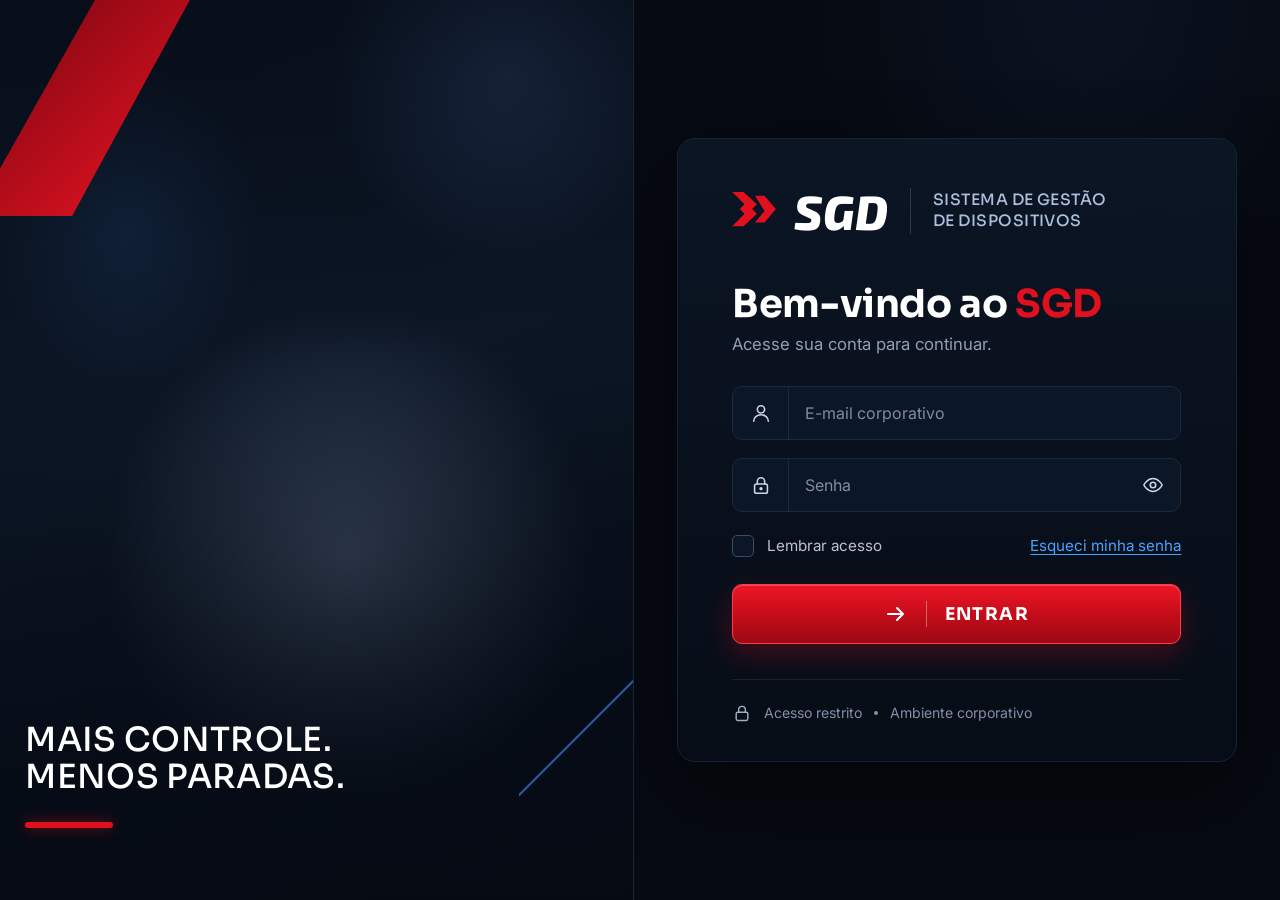
==== index.html @ e0901a8b "Add files via upload" ====
<!DOCTYPE html>
<html lang="pt-BR">
<head>
  <meta charset="UTF-8">
  <meta name="viewport" content="width=device-width, initial-scale=1">
  <title>SGD • Sistema de Gestão de Dispositivos</title>

  <link rel="preconnect" href="https://fonts.googleapis.com">
  <link rel="preconnect" href="https://fonts.gstatic.com" crossorigin>
  <link href="https://fonts.googleapis.com/css2?family=Exo+2:ital,wght@1,800&family=Inter:wght@400;500;600;700&family=Sora:wght@500;600;700&display=swap" rel="stylesheet">

  <link rel="stylesheet" href="/src/styles/global.css">
  <link rel="stylesheet" href="/src/styles/login.css">
</head>
<body>
  <main class="login">

    <!-- ===== Painel visual (esquerda) ===== -->
    <section class="hero" aria-hidden="true">
      <div class="hero__machine"></div>
      <span class="hero__shape hero__shape--solid"></span>

      <div class="hero__text">
        <p class="hero__slogan">Mais controle.<br>Menos paradas.</p>
        <span class="hero__bar"></span>
      </div>
    </section>

    <!-- ===== Painel de acesso (direita) ===== -->
    <section class="access">
      <div class="card">

        <header class="brand">
          <svg class="brand__icon" viewBox="0 0 48 40" aria-hidden="true">
            <path d="M0 0h12l14 13-5 5 5 5L12 36H0l13-13-5-5 5-5z" fill="#e0101e"/>
            <path d="M22 0h12l14 20-14 20H22l12-17z" fill="#e0101e" transform="translate(0 0) scale(1 1)" opacity=".0"/>
            <path d="M24 4h10l12 14-12 14H24l10-12z" fill="#e0101e"/>
          </svg>
          <span class="brand__name">SGD</span>
          <span class="brand__divider"></span>
          <span class="brand__desc">Sistema de Gestão<br>de Dispositivos</span>
        </header>

        <h1 class="title">Bem-vindo ao <span>SGD</span></h1>
        <p class="subtitle">Acesse sua conta para continuar.</p>

        <form id="loginForm" class="form" novalidate>

          <div class="field">
            <label class="field__icon" for="usuario">
              <svg viewBox="0 0 24 24" aria-hidden="true"><circle cx="12" cy="8" r="4"/><path d="M4 21c0-4.2 3.6-7 8-7s8 2.8 8 7"/></svg>
              <span class="sr-only">Usuário ou e-mail</span>
            </label>
            <input id="usuario" name="usuario" type="text" placeholder="E-mail corporativo" autocomplete="username" required>
          </div>

          <div class="field">
            <label class="field__icon" for="senha">
              <svg viewBox="0 0 24 24" aria-hidden="true"><rect x="5" y="11" width="14" height="10" rx="2"/><path d="M8 11V8a4 4 0 0 1 8 0v3"/><circle cx="12" cy="16" r="1" fill="currentColor"/></svg>
              <span class="sr-only">Senha</span>
            </label>
            <input id="senha" name="senha" type="password" placeholder="Senha" autocomplete="current-password" required>
            <button type="button" id="togglePassword" class="field__toggle" aria-label="Mostrar senha" aria-pressed="false">
              <svg class="icon-eye" viewBox="0 0 24 24" aria-hidden="true"><path d="M2 12s3.6-7 10-7 10 7 10 7-3.6 7-10 7S2 12 2 12z"/><circle cx="12" cy="12" r="3"/></svg>
              <svg class="icon-eye-off" viewBox="0 0 24 24" aria-hidden="true"><path d="M3 3l18 18"/><path d="M10.6 5.1A10 10 0 0 1 12 5c6.4 0 10 7 10 7a17 17 0 0 1-3.2 4M6.5 6.6C3.7 8.4 2 12 2 12s3.6 7 10 7c1.5 0 2.9-.4 4.1-.9"/><path d="M9.9 9.9a3 3 0 0 0 4.2 4.2"/></svg>
            </button>
          </div>

          <p id="formError" class="form__error" role="alert" hidden></p>

          <div class="options">
            <label class="check">
              <input type="checkbox" id="lembrar" name="lembrar">
              <span class="check__box"></span>
              <span class="check__label">Lembrar acesso</span>
            </label>
            <a href="#" class="link">Esqueci minha senha</a>
          </div>

          <button type="submit" class="btn" id="btnEntrar">
            <svg class="btn__arrow" viewBox="0 0 24 24" aria-hidden="true"><path d="M4 12h15M13 6l6 6-6 6"/></svg>
            <span class="btn__sep"></span>
            <span class="btn__text">Entrar</span>
          </button>
        </form>

        <footer class="note">
          <svg viewBox="0 0 24 24" aria-hidden="true"><rect x="5" y="11" width="14" height="10" rx="2"/><path d="M8 11V8a4 4 0 0 1 8 0v3"/></svg>
          <span>Acesso restrito</span>
          <i></i>
          <span>Ambiente corporativo</span>
        </footer>

      </div>
    </section>

  </main>

  <script src="/src/services/auth.js"></script>
  <script src="/src/js/script.js"></script>
</body>
</html>
---- src/styles/global.css ----
/* ==========================================================
   SGD • CSS global — variáveis, base, layout e componentes
   compartilhados por todas as telas internas.
   Estilos específicos ficam em <pagina>.css
   ========================================================== */

:root {
  /* Cores base */
  --bg: #060a11;
  --panel: #0b1320;
  --panel-2: #101b2d;
  --line: #1b2a40;
  --text: #ffffff;
  --text-soft: #c9d6e8;
  --muted: #8da0b8;

  /* Cores de marca / status */
  --red: #e0101e;
  --red-soft: #ff8d95;
  --blue: #1f6fe0;
  --blue-link: #4aa3ff;
  --green: #17c964;
  --amber: #f0a030;

  /* Campos (login e formulários escuros) */
  --field: #0b1626;
  --line-focus: #3a6ea5;
  --placeholder: #7d8da3;

  /* Cores por tipo de dispositivo */
  --t-montagem: #1f6fe0;
  --t-solda: #7b4fd0;
  --t-usinagem: #d98a1c;
  --t-furadeira: #12a3a8;

  /* Cor de destaque da tela (troque com .t-red / .t-blue / .t-green no <body>) */
  --acc: var(--red);
  --on-acc: #fff;

  /* Tipografia */
  --font-title: 'Sora', 'Segoe UI', system-ui, sans-serif;
  --font-body: 'Inter', 'Segoe UI', system-ui, sans-serif;
  --font-brand: 'Exo 2', var(--font-title);

  /* Espaçamento e forma */
  --gap: 1.2rem;
  --gap-sm: .8rem;
  --radius: 12px;
  --radius-sm: 8px;
  --sidebar-w: 220px;
}

.t-red   { --acc: var(--red);   --on-acc: #fff; }
.t-blue  { --acc: var(--blue);  --on-acc: #fff; }
.t-green { --acc: var(--green); --on-acc: #04120a; }

/* ---------- Base ---------- */
*, *::before, *::after { box-sizing: border-box; margin: 0; padding: 0; }
body {
  font: 400 .9rem var(--font-body);
  background: radial-gradient(ellipse 70% 40% at 80% 0, rgba(40,70,120,.18), transparent 70%), var(--bg);
  color: var(--text);
  min-height: 100vh;
  -webkit-font-smoothing: antialiased;
}
a { color: inherit; text-decoration: none; }
button { font: inherit; color: inherit; cursor: pointer; }
svg { display: block; width: 20px; height: 20px; fill: none; stroke: currentColor; stroke-width: 1.7; stroke-linecap: round; stroke-linejoin: round; }
:focus-visible { outline: 2px solid var(--blue-link); outline-offset: 2px; }
h1 { font: 700 1.9rem var(--font-title); }
h2 { font: 600 1.05rem var(--font-title); }
.sub { color: var(--muted); margin-top: .3rem; }

/* ---------- Estrutura (menu lateral + topo) ---------- */
.app { display: grid; grid-template-columns: var(--sidebar-w) 1fr; min-height: 100vh; }
.side { display: flex; flex-direction: column; border-right: 1px solid var(--line); background: rgba(6,10,17,.9); padding: 1rem .8rem; position: sticky; top: 0; height: 100vh; }
.side nav { display: grid; gap: .3rem; margin-top: 5.2rem; }
.nav { display: flex; gap: .8rem; align-items: center; padding: .8rem 1rem; border-radius: 10px; color: var(--text-soft); border: 1px solid transparent; }
.nav:hover { background: var(--panel-2); }
.nav.on { background: color-mix(in srgb, var(--acc) 14%, transparent); border-color: color-mix(in srgb, var(--acc) 55%, transparent); color: var(--text); }
.logo { margin-top: auto; font: italic 800 1.1rem var(--font-brand); padding: 1rem; }
.logo small { display: block; font: 400 .7rem var(--font-body); color: var(--muted); }
.logo__mark { color: var(--red); }

.top { display: flex; align-items: center; gap: 1rem; padding: .9rem 1.6rem; border-bottom: 1px solid var(--line); }
.top .sgd { font: italic 800 2rem var(--font-brand); }
.top .sgd i { color: var(--red); font-style: normal; }
.top .desc { font: 500 .8rem var(--font-title); text-transform: uppercase; color: #a9bfdc; letter-spacing: .03em; border-left: 1px solid var(--line); padding-left: 1rem; }
.sp { flex: 1; }
.bell { position: relative; background: none; border: 0; }
.bell b { position: absolute; top: -6px; right: -6px; background: var(--red); border-radius: 9px; font-size: .65rem; padding: 1px 5px; }
.user { display: flex; align-items: center; gap: .7rem; border-left: 1px solid var(--line); padding-left: 1rem; }
.user .av { width: 34px; height: 34px; border-radius: 50%; background: var(--panel-2); display: grid; place-items: center; font-weight: 600; }
.user small { display: block; color: var(--muted); font-size: .72rem; }

main { padding: 1.6rem; display: grid; gap: var(--gap); align-content: start; }
.page-form { display: grid; gap: var(--gap); }

/* ---------- Cabeçalho de página ---------- */
.head { display: flex; gap: 1rem; align-items: center; flex-wrap: wrap; }
.head--flush h2 { margin: 0; }
.back { color: var(--text-soft); display: inline-flex; gap: .5rem; align-items: center; margin-bottom: -.4rem; }
.badge-ic { width: 52px; height: 52px; border-radius: var(--radius); background: var(--acc); color: var(--on-acc); display: grid; place-items: center; }
.search { display: flex; gap: .6rem; align-items: center; background: var(--panel); border: 1px solid var(--line); border-radius: 10px; padding: 0 1rem; min-width: min(420px, 100%); }
.search input { flex: 1; background: none; border: 0; outline: 0; color: var(--text); height: 44px; font: inherit; }

/* ---------- Cards, indicadores, pílulas ---------- */
.card { background: var(--panel); border: 1px solid var(--line); border-radius: var(--radius); padding: 1.1rem; }
.card > h2 { display: flex; gap: .6rem; align-items: center; margin-bottom: .9rem; }
.card > h2 svg { color: var(--acc); }
.card__lead { margin: -.5rem 0 .9rem; }
.stats { display: grid; grid-template-columns: repeat(auto-fit, minmax(180px, 1fr)); gap: var(--gap-sm); }
.stat { display: flex; gap: .9rem; align-items: center; background: var(--panel); border: 1px solid var(--line); border-radius: var(--radius); padding: 1rem; }
.stat svg { width: 30px; height: 30px; color: var(--acc); }
.stat b { display: block; font: 700 1.8rem var(--font-title); }
.stat small { color: var(--muted); font-size: .75rem; }
.pill { display: inline-block; padding: .25rem .8rem; border-radius: 6px; font-weight: 600; font-size: .78rem; background: var(--pill, var(--acc)); color: #fff; }

/* ---------- Tabelas ---------- */
.tw { overflow-x: auto; border: 1px solid var(--line); border-radius: var(--radius); background: var(--panel); }
table { width: 100%; border-collapse: collapse; min-width: 760px; }
th { text-align: left; font-size: .72rem; color: #b7c4d6; text-transform: uppercase; letter-spacing: .04em; padding: .8rem 1rem; border-bottom: 1px solid var(--line); }
td { padding: .7rem 1rem; border-bottom: 1px solid var(--line); vertical-align: middle; }
tbody tr:last-child td { border: 0; }
td small { display: block; color: var(--muted); font-size: .74rem; }
tr.row { cursor: pointer; }
tr.row:hover { background: var(--panel-2); }
.dev { display: flex; gap: .8rem; align-items: center; }
.thumb { width: 44px; height: 44px; border-radius: var(--radius-sm); background: linear-gradient(135deg, #46566b, #1a2433); flex-shrink: 0; }

/* ---------- Formulários ---------- */
.f { display: grid; gap: .35rem; }
.f label { font-size: .8rem; color: var(--text-soft); }
.f label i { color: var(--red); font-style: normal; }
.fg { display: grid; grid-template-columns: repeat(auto-fit, minmax(220px, 1fr)); gap: .9rem; }
input, select, textarea { width: 100%; background: var(--bg); border: 1px solid var(--line); border-radius: var(--radius-sm); color: var(--text); font: inherit; padding: .65rem .8rem; min-height: 40px; }
textarea { resize: vertical; min-height: 90px; }
input:focus, select:focus, textarea:focus { border-color: var(--acc); outline: 0; }
.bad { border-color: var(--red) !important; }
.drop { border: 1px dashed var(--acc); border-radius: var(--radius); display: grid; place-items: center; text-align: center; gap: .5rem; padding: 1.5rem; color: var(--muted); cursor: pointer; min-height: 140px; }
.drop b { color: var(--text); }
.drop img { max-width: 100%; max-height: 160px; border-radius: var(--radius-sm); }

/* ---------- Botões ---------- */
.btn { display: inline-flex; gap: .5rem; align-items: center; justify-content: center; border: 1px solid var(--line); background: var(--panel-2); border-radius: 10px; padding: .7rem 1.2rem; font-weight: 600; }
.btn.pri { background: var(--acc); border-color: var(--acc); color: var(--on-acc); }
.btn.sm { padding: .45rem .9rem; font-size: .8rem; background: color-mix(in srgb, var(--acc) 15%, transparent); border-color: var(--acc); }
.actions { display: flex; gap: var(--gap-sm); justify-content: flex-end; flex-wrap: wrap; }

/* ---------- Ações em linha, avisos, estados ---------- */
.btn-icon { display: inline-grid; place-items: center; width: 32px; height: 32px; flex-shrink: 0; background: none; border: 1px solid var(--line); border-radius: 6px; color: var(--muted); }
.btn-icon:hover { color: var(--red-soft); border-color: var(--red); }
.btn-icon svg { width: 16px; height: 16px; }
.banner { background: color-mix(in srgb, var(--amber) 12%, transparent); border: 1px solid var(--amber); border-radius: 10px; padding: .8rem 1rem; }
button:disabled, .is-disabled { opacity: .45; cursor: not-allowed; }
.is-disabled { pointer-events: none; }
.sr-only { position: absolute; width: 1px; height: 1px; overflow: hidden; clip: rect(0 0 0 0); white-space: nowrap; }

/* ---------- Utilitários de layout ---------- */
.split { display: grid; grid-template-columns: 2fr 1fr; gap: var(--gap); }
.mt { margin-top: .8rem; }
.toast { position: fixed; bottom: 1.5rem; right: 1.5rem; background: var(--panel-2); border: 1px solid var(--acc); padding: .9rem 1.2rem; border-radius: 10px; }

/* ---------- Responsivo ---------- */
@media (max-width: 900px) {
  .app { grid-template-columns: 64px 1fr; }
  .nav span, .logo small, .top .desc, .user__info { display: none; }
  .split { grid-template-columns: 1fr; }
}
@media (prefers-reduced-motion: reduce) { * { transition: none !important; animation: none !important; } }
---- src/styles/login.css ----
/* ==========================================================
   SGD • Tela de login
   Variáveis, reset e base vêm do global.css
   ========================================================== */

html, body { height: 100%; }
body { background: var(--bg); }

/* ---------- Layout geral ---------- */
.login {
  --hero-image: none; /* Troque pela sua imagem: url('img/maquina.jpg') */
  padding: 0;
  gap: 0;
  align-content: normal;
  display: grid;
  grid-template-columns: 49.5fr 50.5fr;
  min-height: 100vh;
}

/* ==========================================================
   PAINEL VISUAL
   ========================================================== */
.hero {
  position: relative;
  overflow: hidden;
  background: #070d18;
  border-right: 1px solid #1a2638;
}

/* Fundo da máquina: imagem (se definida) sobre um degradê industrial */
.hero__machine {
  position: absolute; inset: 0;
  background:
    linear-gradient(180deg, rgba(5,10,19,.55) 0%, rgba(5,10,19,.1) 40%, rgba(5,10,19,.85) 100%),
    var(--hero-image) center / cover no-repeat,
    radial-gradient(ellipse 40% 30% at 80% 8%, rgba(70,110,170,.35), transparent 70%),
    radial-gradient(ellipse 55% 40% at 55% 62%, rgba(120,140,170,.45), transparent 70%),
    radial-gradient(ellipse 30% 25% at 20% 25%, rgba(40,90,150,.25), transparent 70%),
    linear-gradient(160deg, #0a1322 0%, #0d1828 45%, #050a13 100%);
}

/* Formas diagonais vermelhas */
.hero__shape { position: absolute; display: block; }

.hero__shape--solid {
  top: 0; left: 0;
  width: 30%; height: 24%;
  background: linear-gradient(135deg, #7d0610, #d70f1d 70%, #ff2b3a);
  clip-path: polygon(50% 0, 100% 0, 38% 100%, 0 100%, 0 78%);
  opacity: .95;
}

.hero::before {
  /* linha vermelha fina diagonal */
  content: "";
  position: absolute;
  left: -3%; top: 31%;
  width: 2px; height: 52%;
  background: linear-gradient(180deg, transparent, var(--red) 15%, var(--red));
  transform: rotate(33deg);
  transform-origin: top left;
  opacity: .9;
}

.hero::after {
  /* contorno diagonal azul/branco inferior direito */
  content: "";
  position: absolute;
  right: 0; bottom: 0;
  width: 18%; height: 36%;
  background: linear-gradient(135deg, transparent 49.5%, rgba(60,130,230,.8) 50%, transparent 50.6%);
}

/* Slogan */
.hero__text {
  position: absolute;
  left: 4%; bottom: 8%;
  z-index: 2;
}

.hero__slogan {
  font-family: var(--font-title);
  font-weight: 500;
  font-size: clamp(1.4rem, 2.6vw, 2.15rem);
  line-height: 1.12;
  text-transform: uppercase;
  letter-spacing: .01em;
}

.hero__bar {
  display: block;
  width: 88px; height: 6px;
  margin-top: 1.6rem;
  background: var(--red);
  border-radius: 3px;
  box-shadow: 0 0 14px rgba(224,16,30,.55);
}

/* ==========================================================
   PAINEL DE ACESSO
   ========================================================== */
.access {
  display: grid;
  place-items: center;
  padding: 2.5rem;
  background:
    radial-gradient(ellipse 60% 50% at 70% 0%, rgba(30,60,110,.18), transparent 70%),
    var(--bg);
}

.card {
  width: 100%;
  max-width: 560px;
  padding: 3rem 3.4rem 2.4rem;
  background: linear-gradient(180deg, rgba(12,22,38,.9), rgba(7,13,23,.9));
  border: 1px solid #14233a;
  border-radius: 18px;
  box-shadow: 0 30px 80px rgba(0,0,0,.45);
}

/* ---------- Marca ---------- */
.brand {
  display: flex;
  align-items: center;
  gap: 1rem;
  margin-bottom: 3rem;
}

.brand__icon { width: 46px; height: 38px; stroke: none; }

.brand__name {
  font-family: var(--font-brand);
  font-style: italic;
  font-weight: 800;
  font-size: 3rem;
  line-height: 1;
  letter-spacing: .01em;
}

.brand__divider {
  width: 1px; height: 46px;
  background: #2a3a52;
  margin: 0 .35rem;
}

.brand__desc {
  font-family: var(--font-title);
  font-weight: 500;
  font-size: .98rem;
  line-height: 1.35;
  letter-spacing: .03em;
  text-transform: uppercase;
  color: #a9bfdc;
}

/* ---------- Títulos ---------- */
.title {
  font-family: var(--font-title);
  font-weight: 700;
  font-size: clamp(1.9rem, 3vw, 2.4rem);
  line-height: 1.1;
  letter-spacing: -.01em;
}
.title span { color: var(--red); }

.subtitle {
  margin: .55rem 0 2rem;
  font-size: 1.05rem;
  color: var(--muted);
}

/* ---------- Campos ---------- */
.form { display: flex; flex-direction: column; }

.field {
  display: flex;
  align-items: stretch;
  height: 54px;
  margin-bottom: 1.1rem;
  background: var(--field);
  border: 1px solid var(--line);
  border-radius: 10px;
  overflow: hidden;
  transition: border-color .2s, box-shadow .2s;
}

.field:focus-within {
  border-color: var(--line-focus);
  box-shadow: 0 0 0 3px rgba(58,110,165,.25);
}

.field.is-invalid { border-color: var(--red); }

.field__icon {
  display: grid;
  place-items: center;
  width: 56px;
  flex-shrink: 0;
  color: #c9d6e8;
  border-right: 1px solid var(--line);
  cursor: text;
}
.field__icon svg { width: 22px; height: 22px; }

.field input {
  flex: 1;
  min-width: 0;
  padding: 0 1rem;
  background: transparent;
  border: 0;
  outline: 0;
  font: 400 1rem var(--font-body);
  color: var(--text);
}
.field input::placeholder { color: var(--placeholder); }

.field__toggle {
  display: grid;
  place-items: center;
  width: 54px;
  background: transparent;
  border: 0;
  color: #c9d6e8;
  cursor: pointer;
}
.field__toggle svg { width: 22px; height: 22px; }
.field__toggle:hover { color: #fff; }
.field__toggle:focus-visible { outline: 2px solid var(--blue-link); outline-offset: -4px; border-radius: 8px; }

.icon-eye-off { display: none; }
.field__toggle[aria-pressed="true"] .icon-eye { display: none; }
.field__toggle[aria-pressed="true"] .icon-eye-off { display: block; }

.form__error {
  margin: -.2rem 0 .9rem;
  font-size: .9rem;
  color: #ff6b75;
}

/* ---------- Opções ---------- */
.options {
  display: flex;
  align-items: center;
  justify-content: space-between;
  gap: 1rem;
  margin: .35rem 0 1.7rem;
  font-size: .95rem;
}

.check {
  display: inline-flex;
  align-items: center;
  gap: .8rem;
  color: #b7c4d6;
  cursor: pointer;
}
.check input { position: absolute; width: 1px; min-height: 0; opacity: 0; pointer-events: none; }

.check__box {
  width: 22px; height: 22px;
  border: 1px solid #3a4c66;
  border-radius: 5px;
  background: var(--field);
  display: grid; place-items: center;
  transition: background .15s, border-color .15s;
}
.check__box::after {
  content: "";
  width: 11px; height: 6px;
  border-left: 2px solid #fff;
  border-bottom: 2px solid #fff;
  transform: rotate(-45deg) translate(1px, -1px);
  opacity: 0;
}
.check input:checked + .check__box { background: var(--red); border-color: var(--red); }
.check input:checked + .check__box::after { opacity: 1; }
.check input:focus-visible + .check__box { outline: 2px solid var(--blue-link); outline-offset: 2px; }

.link {
  color: var(--blue-link);
  text-decoration: underline;
  text-underline-offset: 3px;
}
.link:hover { color: #86c1ff; }

/* ---------- Botão ---------- */
.btn {
  display: flex;
  align-items: center;
  justify-content: center;
  gap: 1.1rem;
  height: 60px;
  padding: 0;
  border: 1px solid #ff3b49;
  border-radius: 10px;
  background: linear-gradient(180deg, #ee1626 0%, #c10c19 55%, #9d0914 100%);
  color: #fff;
  font: 700 1.1rem var(--font-title);
  letter-spacing: .08em;
  text-transform: uppercase;
  cursor: pointer;
  box-shadow: 0 10px 28px rgba(224,16,30,.28), inset 0 1px 0 rgba(255,255,255,.22);
  transition: transform .15s, filter .2s, box-shadow .2s;
}
.btn:hover { filter: brightness(1.1); box-shadow: 0 12px 34px rgba(224,16,30,.4), inset 0 1px 0 rgba(255,255,255,.25); }
.btn:active { transform: translateY(1px); }
.btn:focus-visible { outline: 2px solid #fff; outline-offset: 3px; }
.btn:disabled { cursor: progress; filter: saturate(.6) brightness(.85); }

.btn__arrow { width: 24px; height: 24px; stroke-width: 2; }
.btn__sep { width: 1px; height: 26px; background: rgba(255,255,255,.35); }

.btn.is-loading .btn__arrow { animation: slide .8s ease-in-out infinite; }
@keyframes slide { 50% { transform: translateX(5px); } }

/* ---------- Rodapé do card ---------- */
.note {
  display: flex;
  align-items: center;
  gap: .75rem;
  margin-top: 2.2rem;
  padding-top: 1.4rem;
  border-top: 1px solid #14233a;
  font-size: .88rem;
  color: #7f91a9;
}
.note svg { width: 20px; height: 20px; color: #9fb0c6; }
.note i { width: 4px; height: 4px; border-radius: 50%; background: #7f91a9; }

/* ==========================================================
   RESPONSIVO
   ========================================================== */
@media (max-width: 1000px) {
  .login { grid-template-columns: 1fr; }
  .hero { display: none; }
  .access { min-height: 100vh; padding: 1.25rem; }
  .card { padding: 2.2rem 1.6rem 1.8rem; }
}

@media (max-width: 480px) {
  .brand { flex-wrap: wrap; gap: .75rem; }
  .brand__divider { display: none; }
  .brand__name { font-size: 2.4rem; }
  .options { flex-direction: column; align-items: flex-start; }
}

@media (prefers-reduced-motion: reduce) {
  * { transition: none !important; animation: none !important; }
}
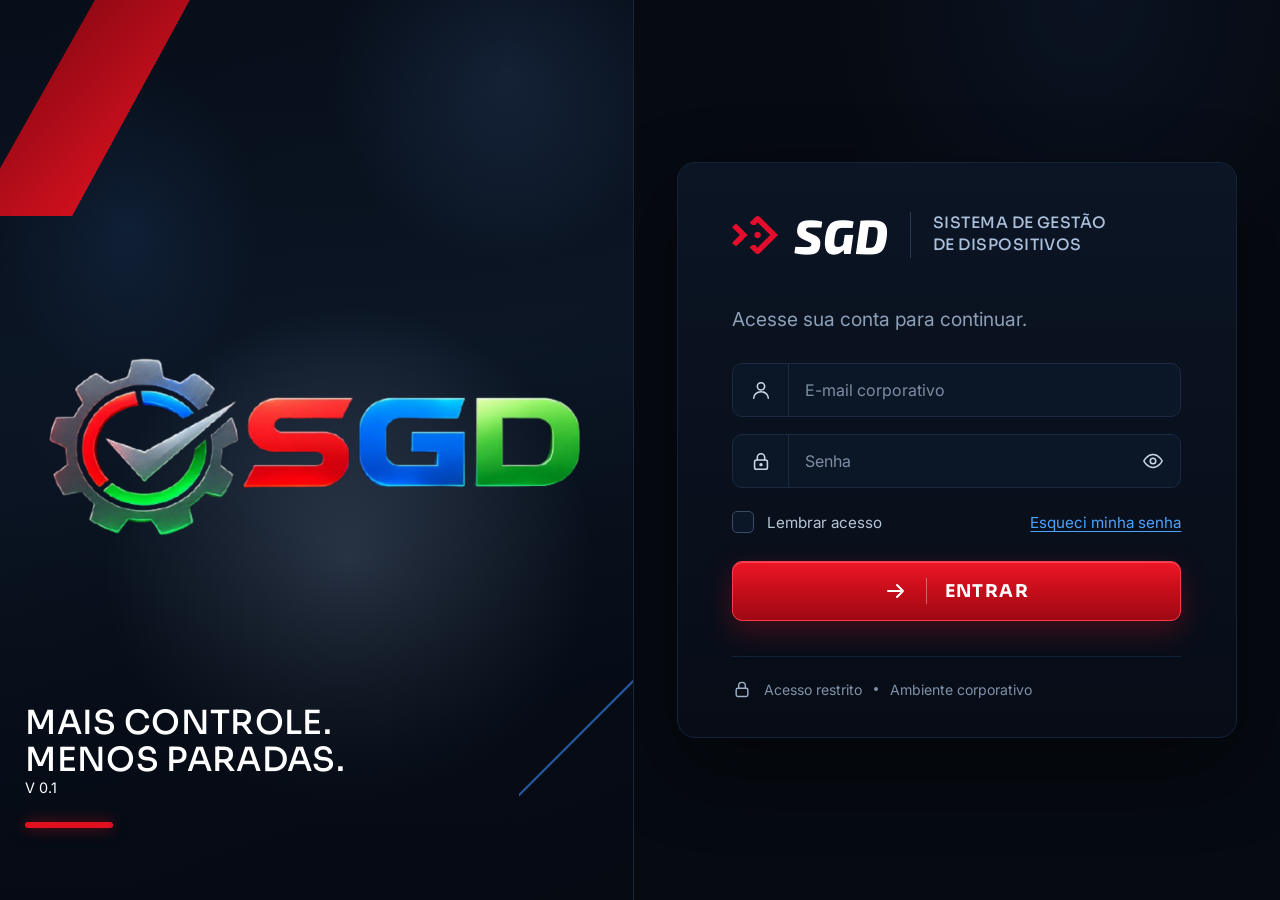
==== commit 2181fac2: "Correcao de bugs na tela login/corretiva" ====
--- a/index.html
+++ b/index.html
@@ -17,11 +17,12 @@
 
     <!-- ===== Painel visual (esquerda) ===== -->
     <section class="hero" aria-hidden="true">
-      <div class="hero__machine"></div>
+      <div class="hero__machine"><img src="/src/assests/image/LogoSite.png" alt=""></div>
       <span class="hero__shape hero__shape--solid"></span>
 
       <div class="hero__text">
         <p class="hero__slogan">Mais controle.<br>Menos paradas.</p>
+        <span>V 0.1</span>
         <span class="hero__bar"></span>
       </div>
     </section>
@@ -31,17 +32,12 @@
       <div class="card">
 
         <header class="brand">
-          <svg class="brand__icon" viewBox="0 0 48 40" aria-hidden="true">
-            <path d="M0 0h12l14 13-5 5 5 5L12 36H0l13-13-5-5 5-5z" fill="#e0101e"/>
-            <path d="M22 0h12l14 20-14 20H22l12-17z" fill="#e0101e" transform="translate(0 0) scale(1 1)" opacity=".0"/>
-            <path d="M24 4h10l12 14-12 14H24l10-12z" fill="#e0101e"/>
-          </svg>
+          <img src="./src/assests/image/LogoBaldan.png" alt="" class="brand__icon">
           <span class="brand__name">SGD</span>
           <span class="brand__divider"></span>
           <span class="brand__desc">Sistema de Gestão<br>de Dispositivos</span>
         </header>
 
-        <h1 class="title">Bem-vindo ao <span>SGD</span></h1>
         <p class="subtitle">Acesse sua conta para continuar.</p>
 
         <form id="loginForm" class="form" novalidate>
--- a/src/styles/global.css
+++ b/src/styles/global.css
@@ -69,7 +69,7 @@
 :focus-visible { outline: 2px solid var(--blue-link); outline-offset: 2px; }
 h1 { font: 700 1.9rem var(--font-title); }
 h2 { font: 600 1.05rem var(--font-title); }
-.sub { color: var(--muted); margin-top: .3rem; }
+.sub { color: var(--text); margin-top: .3rem;font-size:1.2rem }
 
 /* ---------- Estrutura (menu lateral + topo) ---------- */
 .app { display: grid; grid-template-columns: var(--sidebar-w) 1fr; min-height: 100vh; }
@@ -83,9 +83,13 @@
 .logo__mark { color: var(--red); }
 
 .top { display: flex; align-items: center; gap: 1rem; padding: .9rem 1.6rem; border-bottom: 1px solid var(--line); }
-.top .sgd { font: italic 800 2rem var(--font-brand); }
-.top .sgd i { color: var(--red); font-style: normal; }
-.top .desc { font: 500 .8rem var(--font-title); text-transform: uppercase; color: #a9bfdc; letter-spacing: .03em; border-left: 1px solid var(--line); padding-left: 1rem; }
+.top .sgd { font: italic 800 2rem var(--font-brand);display:flex;align-items:center;gap: 0.4rem; }
+.sgd img {
+  width: 32px;
+  height: 32px;
+  object-fit: contain;
+}
+.top .desc { font: 500 .8rem var(--font-title); text-transform: uppercase; color: #a9bfdc; letter-spacing: .03em; border-left: 1px solid var(--line); padding: 1rem; }
 .sp { flex: 1; }
 .bell { position: relative; background: none; border: 0; }
 .bell b { position: absolute; top: -6px; right: -6px; background: var(--red); border-radius: 9px; font-size: .65rem; padding: 1px 5px; }
--- a/src/styles/login.css
+++ b/src/styles/login.css
@@ -30,6 +30,9 @@
 /* Fundo da máquina: imagem (se definida) sobre um degradê industrial */
 .hero__machine {
   position: absolute; inset: 0;
+  display: flex;
+  align-items: center;
+
   background:
     linear-gradient(180deg, rgba(5,10,19,.55) 0%, rgba(5,10,19,.1) 40%, rgba(5,10,19,.85) 100%),
     var(--hero-image) center / cover no-repeat,
@@ -165,7 +168,7 @@
 
 .subtitle {
   margin: .55rem 0 2rem;
-  font-size: 1.05rem;
+  font-size: 1.20rem;
   color: var(--muted);
 }
 
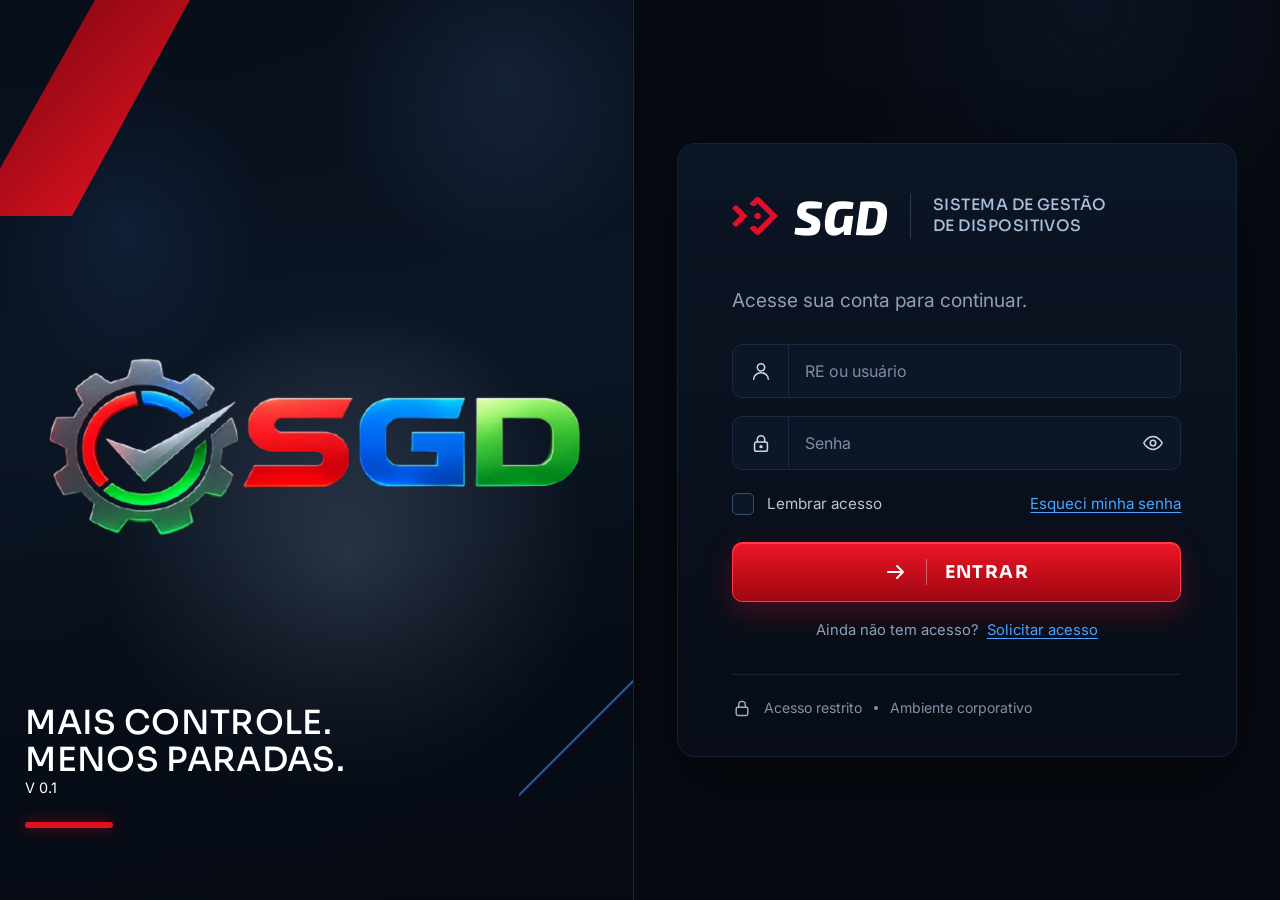
==== commit 5df225eb: "Correcao na tela de Aprovacao" ====
--- a/index.html
+++ b/index.html
@@ -47,7 +47,7 @@
               <svg viewBox="0 0 24 24" aria-hidden="true"><circle cx="12" cy="8" r="4"/><path d="M4 21c0-4.2 3.6-7 8-7s8 2.8 8 7"/></svg>
               <span class="sr-only">Usuário ou e-mail</span>
             </label>
-            <input id="usuario" name="usuario" type="text" placeholder="E-mail corporativo" autocomplete="username" required>
+            <input id="usuario" name="usuario" type="text" placeholder="RE ou usuário" autocomplete="username" required>
           </div>
 
           <div class="field">
@@ -80,6 +80,8 @@
           </button>
         </form>
 
+        <p class="signup-link">Ainda não tem acesso? <a class="link" href="/src/pages/cadastro.html">Solicitar acesso</a></p>
+
         <footer class="note">
           <svg viewBox="0 0 24 24" aria-hidden="true"><rect x="5" y="11" width="14" height="10" rx="2"/><path d="M8 11V8a4 4 0 0 1 8 0v3"/></svg>
           <span>Acesso restrito</span>
--- a/src/styles/global.css
+++ b/src/styles/global.css
@@ -78,10 +78,10 @@
 .nav { display: flex; gap: .8rem; align-items: center; padding: .8rem 1rem; border-radius: 10px; color: var(--text-soft); border: 1px solid transparent; }
 .nav:hover { background: var(--panel-2); }
 .nav.on { background: color-mix(in srgb, var(--acc) 14%, transparent); border-color: color-mix(in srgb, var(--acc) 55%, transparent); color: var(--text); }
-.logo { margin-top: auto; font: italic 800 1.1rem var(--font-brand); padding: 1rem; }
-.logo small { display: block; font: 400 .7rem var(--font-body); color: var(--muted); }
-.logo__mark { color: var(--red); }
-
+.logo { margin-top: auto; font: italic 800 1.5rem var(--font-brand); padding: 1rem;}
+.logo small { display: block; font: 400 .9rem var(--font-body); color: var(--muted); }
+.logo__mark {width: 30px;}
+.boxLogo{display: flex; align-items: center;gap: 0.5rem;}
 .top { display: flex; align-items: center; gap: 1rem; padding: .9rem 1.6rem; border-bottom: 1px solid var(--line); }
 .top .sgd { font: italic 800 2rem var(--font-brand);display:flex;align-items:center;gap: 0.4rem; }
 .sgd img {
--- a/src/styles/login.css
+++ b/src/styles/login.css
@@ -350,3 +350,7 @@
 @media (prefers-reduced-motion: reduce) {
   * { transition: none !important; animation: none !important; }
 }
+
+/* Solicitação de acesso */
+.signup-link { margin: 1.2rem 0 0; text-align: center; color: var(--muted); font-size: .92rem; }
+.signup-link .link { margin-left: .25rem; }
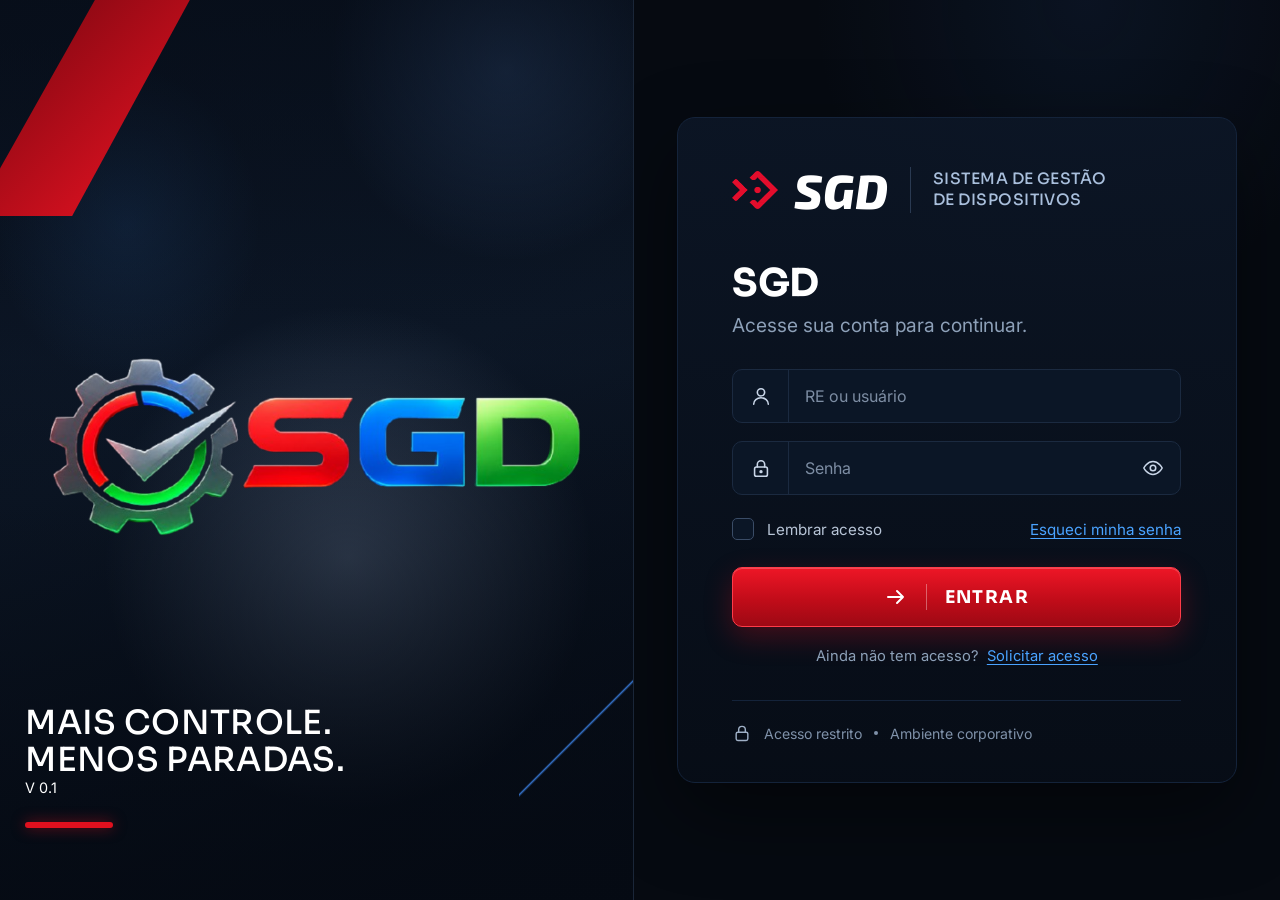
==== commit b1ad402c: "Alteracao da tela corretiva" ====
--- a/index.html
+++ b/index.html
@@ -37,7 +37,7 @@
           <span class="brand__divider"></span>
           <span class="brand__desc">Sistema de Gestão<br>de Dispositivos</span>
         </header>
-
+        <h1 class="title">SGD</h1>
         <p class="subtitle">Acesse sua conta para continuar.</p>
 
         <form id="loginForm" class="form" novalidate>
--- a/src/styles/global.css
+++ b/src/styles/global.css
@@ -105,6 +105,11 @@
 .head--flush h2 { margin: 0; }
 .back { color: var(--text-soft); display: inline-flex; gap: .5rem; align-items: center; margin-bottom: -.4rem; }
 .badge-ic { width: 52px; height: 52px; border-radius: var(--radius); background: var(--acc); color: var(--on-acc); display: grid; place-items: center; }
+.badge-ic svg {
+  width: 32px !important;
+  height: 32px !important;
+  display: block;
+  }
 .search { display: flex; gap: .6rem; align-items: center; background: var(--panel); border: 1px solid var(--line); border-radius: 10px; padding: 0 1rem; min-width: min(420px, 100%); }
 .search input { flex: 1; background: none; border: 0; outline: 0; color: var(--text); height: 44px; font: inherit; }
 
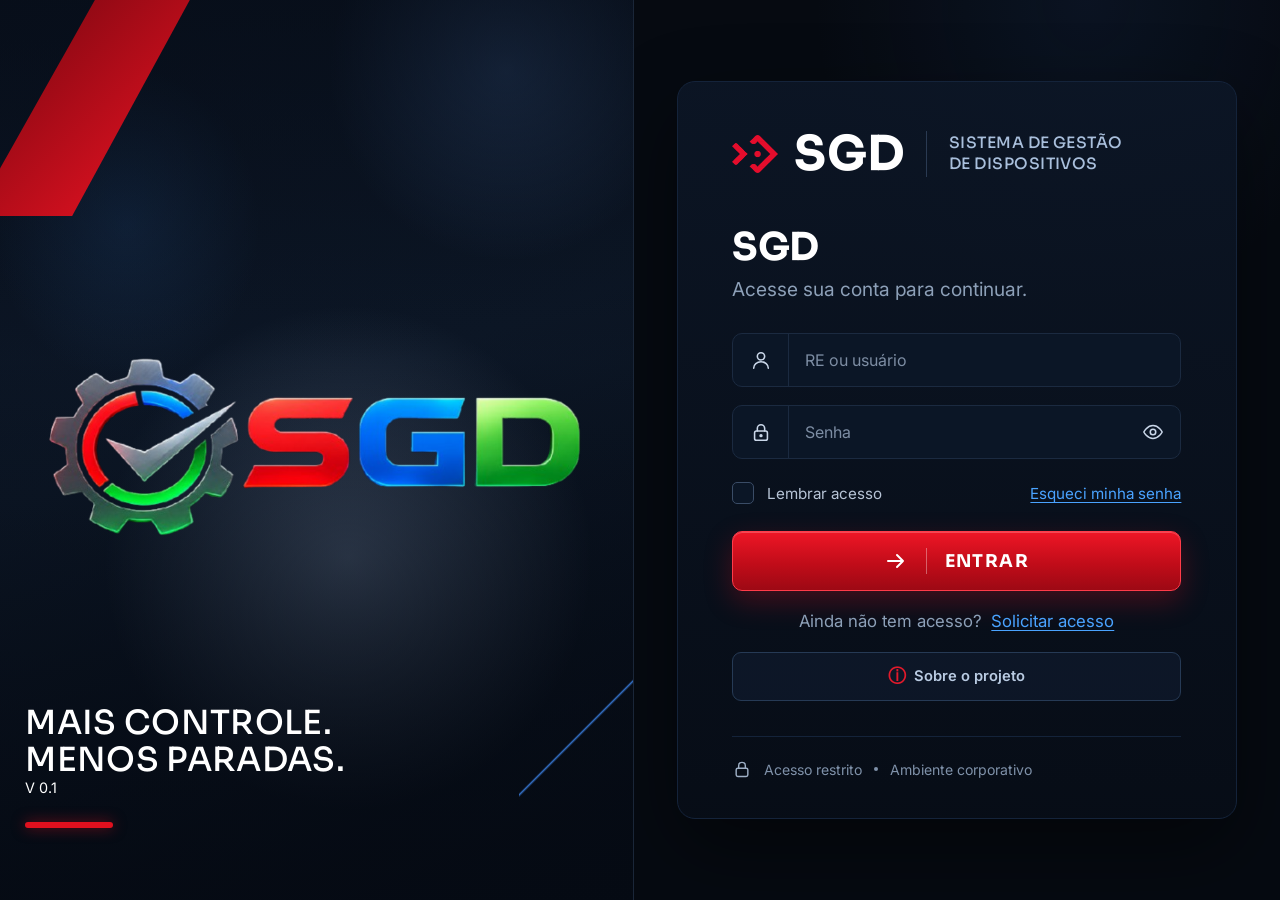
==== commit 4a80d65d: "implementacao do Sobre e correcoes na nova corretiva" ====
--- a/index.html
+++ b/index.html
@@ -81,6 +81,7 @@
         </form>
 
         <p class="signup-link">Ainda não tem acesso? <a class="link" href="/src/pages/cadastro.html">Solicitar acesso</a></p>
+        <button type="button" class="about-trigger" id="openAbout"><span aria-hidden="true">ⓘ</span> Sobre o projeto</button>
 
         <footer class="note">
           <svg viewBox="0 0 24 24" aria-hidden="true"><rect x="5" y="11" width="14" height="10" rx="2"/><path d="M8 11V8a4 4 0 0 1 8 0v3"/></svg>
@@ -94,6 +95,31 @@
 
   </main>
 
+  <div class="about-modal" id="aboutModal" aria-hidden="true">
+    <div class="about-modal__backdrop" data-close-about></div>
+    <section class="about-dialog" role="dialog" aria-modal="true" aria-labelledby="aboutTitle" tabindex="-1">
+      <header class="about-dialog__header"><div><span class="about-eyebrow">CONHEÇA O PROJETO</span><h2 id="aboutTitle">Sobre o projeto</h2></div><button type="button" class="about-close" id="closeAbout" aria-label="Fechar">×</button></header>
+      <div class="about-dialog__content">
+        <section class="about-section"><span class="about-section__number">01</span><div><h3>Identificação</h3><dl class="about-data">
+          <div><dt>Nome do projeto</dt><dd>SGD - Sistema de Gerenciamento de Dispositivos</dd></div><div><dt>Curso</dt><dd>Desenvolvimento de Software Multiplataforma</dd></div>
+          <div><dt>Instituição</dt><dd>Fatec Matão</dd></div><div><dt>Parceria</dt><dd>Baldan</dd></div>
+        </dl></div></section>
+        <section class="about-section"><span class="about-section__number">02</span><div><h3>Contexto</h3><p>Os dispositivos da empresa precisam de laudos para registros de liberação, manutenção (preventiva) e conserto (corretiva). Porém, atualmente, o preenchimento desses laudos é realizado manualmente em papel, o que torna o processo menos prático e demorado, diminuindo a eficiência na empresa.</p></div></section>
+        <section class="about-section"><span class="about-section__number">03</span><div><h3>Objetivos</h3><ul><li>Autenticação de usuários e recuperação controlada de acesso.</li><li>Perfis e permissões iniciais: operador, responsável, gestão e administrador.</li><li>Cadastro e consulta de dispositivos.</li><li>Abertura, preenchimento, salvamento e finalização de laudos.</li><li>Laudos de liberação, manutenção corretiva e manutenção preventiva.</li><li>Controle inicial do número de laudos em andamento.</li><li>Listagem e filtros básicos por dispositivo, tipo, responsável, situação e período.</li>
+        <li>Registro de data, hora, usuário e mudança de status.</li>
+        <li>Exportação ou visualização do laudo para conferência.</li></ul></div></section>
+        <section class="about-section"><span class="about-section__number">04</span><div><h3>Equipe</h3><div class="about-people"><div><h4>Desenvolvedores</h4><p>Gabriel Melitto</p><p>Caio Bononi</p>
+        <p>Thiago Marcelino</p>
+        <p>Ryan Gonçalves</p>
+        <p>Caio Fonseca</p>
+        <p>Leandro Ferreira</p></div><div><h4>Orientador(a)</h4><p>Douglas Ribeiro</p></div></div></div></section>
+        <section class="about-section"><span class="about-section__number">05</span><div><h3>Envolvidos</h3><p class="about-section__hint">Representantes e colaboradores da empresa parceira</p><ul><li>Carolina Beil</li><li>Vinicius Urbano</li><li>Ingrid Lara</li><li>Gabriela</li>
+        <li>Rodrigo Vidrich</li>
+        </ul></div></section>
+      </div>
+      <footer class="about-dialog__footer"><span>SGD • Sistema de Gestão de Dispositivos</span><button type="button" class="about-done" data-close-about>Fechar</button></footer>
+    </section>
+  </div>
   <script src="/src/services/auth.js"></script>
   <script src="/src/js/script.js"></script>
 </body>
--- a/src/styles/global.css
+++ b/src/styles/global.css
@@ -83,7 +83,7 @@
 .logo__mark {width: 30px;}
 .boxLogo{display: flex; align-items: center;gap: 0.5rem;}
 .top { display: flex; align-items: center; gap: 1rem; padding: .9rem 1.6rem; border-bottom: 1px solid var(--line); }
-.top .sgd { font: italic 800 2rem var(--font-brand);display:flex;align-items:center;gap: 0.4rem; }
+.top .sgd { font: 700 1.9rem var(--font-title);display:flex;align-items:center;gap: 0.4rem; }
 .sgd img {
   width: 32px;
   height: 32px;
@@ -103,7 +103,8 @@
 /* ---------- Cabeçalho de página ---------- */
 .head { display: flex; gap: 1rem; align-items: center; flex-wrap: wrap; }
 .head--flush h2 { margin: 0; }
-.back { color: var(--text-soft); display: inline-flex; gap: .5rem; align-items: center; margin-bottom: -.4rem; }
+.back { color: var(--text-soft); display: inline-flex; gap: .6rem; align-items: center; margin-bottom: -.4rem; font-size: 1.15rem; font-weight: 600; padding: .5rem .3rem; }
+.back svg { width: 28px; height: 28px; }
 .badge-ic { width: 52px; height: 52px; border-radius: var(--radius); background: var(--acc); color: var(--on-acc); display: grid; place-items: center; }
 .badge-ic svg {
   width: 32px !important;
@@ -135,7 +136,6 @@
 tr.row { cursor: pointer; }
 tr.row:hover { background: var(--panel-2); }
 .dev { display: flex; gap: .8rem; align-items: center; }
-.thumb { width: 44px; height: 44px; border-radius: var(--radius-sm); background: linear-gradient(135deg, #46566b, #1a2433); flex-shrink: 0; }
 
 /* ---------- Formulários ---------- */
 .f { display: grid; gap: .35rem; }
@@ -176,4 +176,4 @@
   .nav span, .logo small, .top .desc, .user__info { display: none; }
   .split { grid-template-columns: 1fr; }
 }
-@media (prefers-reduced-motion: reduce) { * { transition: none !important; animation: none !important; } }
+@media (prefers-reduced-motion: reduce) { * { transition: none !important; animation: none !important; } }
--- a/src/styles/login.css
+++ b/src/styles/login.css
@@ -132,9 +132,9 @@
 .brand__icon { width: 46px; height: 38px; stroke: none; }
 
 .brand__name {
-  font-family: var(--font-brand);
-  font-style: italic;
-  font-weight: 800;
+  font-family: var(--font-title);
+  font-style: normal;
+  font-weight: 700;
   font-size: 3rem;
   line-height: 1;
   letter-spacing: .01em;
@@ -352,5 +352,27 @@
 }
 
 /* Solicitação de acesso */
-.signup-link { margin: 1.2rem 0 0; text-align: center; color: var(--muted); font-size: .92rem; }
+.signup-link { margin: 1.2rem 0 0; text-align: center; color: var(--muted); font-size: 1.05rem; }
 .signup-link .link { margin-left: .25rem; }
+
+/* Modal Sobre o Projeto */
+.about-trigger{display:flex;align-items:center;justify-content:center;gap:.5rem;width:100%;margin-top:1.35rem;padding:.7rem 1rem;border:1px solid #263a55;border-radius:9px;background:rgba(20,35,58,.42);color:#b9cbe2;font:600 .92rem var(--font-body);cursor:pointer;transition:.2s}
+.about-trigger:hover{background:rgba(35,57,87,.7);border-color:#58779f;color:#fff}.about-trigger span{color:#e21a2b;font-size:1.1rem}
+.about-modal{position:fixed;inset:0;z-index:1000;display:none;align-items:center;justify-content:center;padding:1.25rem}.about-modal.is-open{display:flex}
+.about-modal__backdrop{position:absolute;inset:0;background:rgba(2,7,15,.82);backdrop-filter:blur(6px)}
+.about-dialog{position:relative;z-index:1;display:flex;flex-direction:column;width:min(760px,100%);max-height:min(88vh,900px);overflow:hidden;border:1px solid #263a55;border-radius:16px;background:linear-gradient(155deg,#101e32,#080f1b 75%);color:var(--text);box-shadow:0 28px 90px rgba(0,0,0,.6);animation:about-appear .2s ease-out}
+@keyframes about-appear{from{opacity:0;transform:translateY(10px) scale(.99)}to{opacity:1;transform:translateY(0) scale(1)}}
+.about-dialog__header{display:flex;align-items:center;justify-content:space-between;gap:1rem;padding:1.5rem 1.8rem;border-bottom:1px solid #1c2d45;background:rgba(5,12,22,.45)}
+.about-eyebrow{color:#e21a2b;font-size:.68rem;font-weight:700;letter-spacing:.16em}.about-dialog__header h2{margin-top:.25rem;font:700 1.55rem var(--font-title)}
+.about-close{display:grid;place-items:center;width:38px;height:38px;border:1px solid #30445f;border-radius:8px;background:transparent;color:#dce7f5;font-size:1.7rem;cursor:pointer}.about-close:hover{background:#263a55}
+.about-dialog__content{overflow-y:auto;padding:.35rem 1.8rem;scrollbar-color:#405674 #0b1422}
+.about-section{display:grid;grid-template-columns:42px minmax(0,1fr);gap:1rem;padding:1.3rem 0;border-bottom:1px solid #1b2b41}.about-section:last-child{border-bottom:0}
+.about-section__number{display:grid;place-items:center;width:36px;height:36px;border:1px solid rgba(226,26,43,.55);border-radius:9px;background:rgba(226,26,43,.1);color:#ff6470;font:700 .78rem var(--font-title)}
+.about-section h3{margin:.1rem 0 .8rem;color:#f3f6fb;font:700 1.08rem var(--font-title)}.about-section p,.about-section li,.about-data dd{color:#aebed2;font-size:.91rem;line-height:1.65}
+.about-section ul{margin:0;padding-left:1.15rem}.about-section li{padding-left:.2rem;margin:.2rem 0}.about-data{display:grid;grid-template-columns:1fr 1fr;gap:.8rem 1.2rem;margin:0}
+.about-data div{padding:.7rem .8rem;border:1px solid #1e3048;border-radius:8px;background:rgba(17,31,50,.55)}.about-data dt,.about-people h4{margin-bottom:.25rem;color:#e5edf8;font-size:.78rem;font-weight:700}
+.about-data dd{margin:0;overflow-wrap:anywhere}.about-people{display:grid;grid-template-columns:1fr 1fr;gap:.8rem}.about-people>div{padding:.7rem .8rem;border-left:2px solid #c81727;background:rgba(17,31,50,.55)}
+.about-section__hint{margin:-.35rem 0 .55rem;color:#8297b2!important;font-size:.82rem!important}.about-dialog__footer{display:flex;align-items:center;justify-content:space-between;gap:1rem;padding:1rem 1.8rem;border-top:1px solid #1c2d45;color:#8193aa;font-size:.78rem}
+.about-done{padding:.65rem 1.2rem;border:1px solid #d51a2a;border-radius:8px;background:#bd101e;color:#fff;font:600 .88rem var(--font-body);cursor:pointer}.about-done:hover{background:#df1728}
+.about-close:focus-visible,.about-done:focus-visible,.about-trigger:focus-visible{outline:2px solid #8fc5ff;outline-offset:3px}body.about-open{overflow:hidden}
+@media(max-width:560px){.about-modal{padding:.65rem}.about-dialog{max-height:94vh;border-radius:12px}.about-dialog__header{padding:1.1rem}.about-dialog__content{padding:.2rem 1.1rem}.about-section{grid-template-columns:32px minmax(0,1fr);gap:.65rem;padding:1.05rem 0}.about-section__number{width:30px;height:30px}.about-data,.about-people{grid-template-columns:1fr}.about-dialog__footer{padding:.85rem 1.1rem}}
